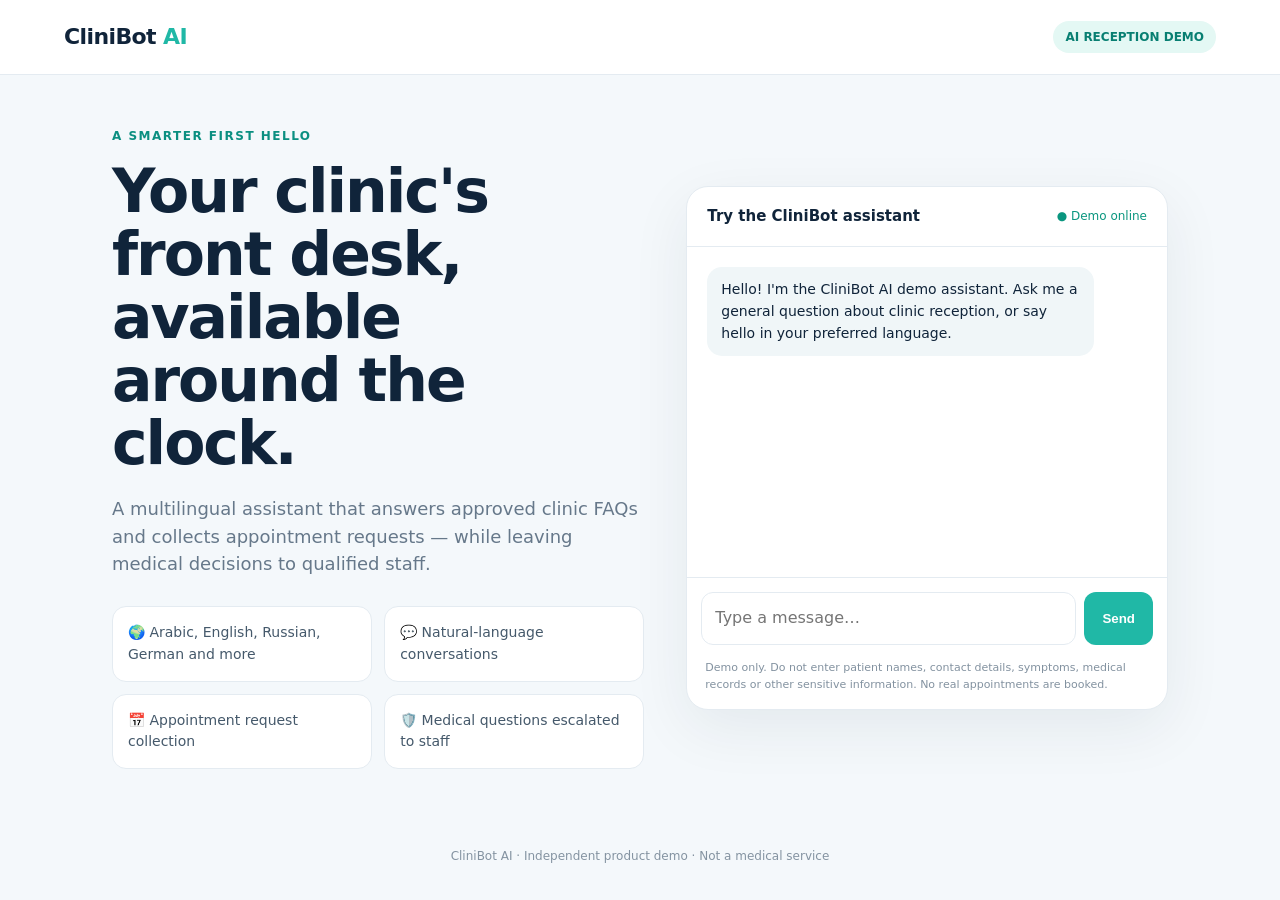
==== index.html @ 297962ea "Add files via upload" ====
<!doctype html>
<html lang="en">
<head>
<meta charset="utf-8"><meta name="viewport" content="width=device-width,initial-scale=1">
<title>CliniBot AI — Clinic Reception Assistant</title>
<meta name="description" content="A multilingual AI receptionist demo for clinics.">
<style>
:root{--navy:#10243a;--teal:#20b8a6;--muted:#66788a;--bg:#f4f8fb;--line:#e4ebf1}
*{box-sizing:border-box}body{margin:0;background:var(--bg);color:var(--navy);font:16px/1.55 Inter,system-ui,-apple-system,Segoe UI,sans-serif}
header{display:flex;justify-content:space-between;align-items:center;padding:20px max(5vw,20px);background:white;border-bottom:1px solid var(--line)}
.brand{font-size:22px;font-weight:800;letter-spacing:-.6px}.brand span{color:var(--teal)}
.pill{font-size:12px;color:#087f72;background:#e4f8f4;border-radius:30px;padding:7px 12px;font-weight:700}
main{max-width:1100px;margin:52px auto;padding:0 22px;display:grid;grid-template-columns:1.05fr .95fr;gap:42px;align-items:center}
h1{font-size:clamp(38px,5vw,60px);line-height:1.05;letter-spacing:-2px;margin:14px 0 20px}
.lead{font-size:18px;color:var(--muted);max-width:540px}.tag{color:#0b8f81;font-weight:800;text-transform:uppercase;letter-spacing:1.5px;font-size:12px}
.features{display:grid;grid-template-columns:1fr 1fr;gap:12px;margin-top:28px}
.feature{background:white;border:1px solid var(--line);padding:15px;border-radius:14px;font-size:14px;color:#45596b}
.panel{background:white;border:1px solid var(--line);border-radius:22px;box-shadow:0 18px 60px #10243a12;overflow:hidden}
.panelhead{padding:18px 20px;border-bottom:1px solid var(--line);display:flex;justify-content:space-between;align-items:center}
.panelhead strong{font-size:15px}.online{font-size:12px;color:#0a967f}
.messages{height:330px;overflow:auto;padding:20px;display:flex;flex-direction:column;gap:12px}
.msg{max-width:88%;padding:12px 14px;border-radius:15px;font-size:14px;white-space:pre-wrap}
.bot{background:#f0f6f8;align-self:flex-start}.user{background:#daf6f0;align-self:flex-end}
.composer{padding:14px;border-top:1px solid var(--line);display:flex;gap:8px}
input{min-width:0;flex:1;border:1px solid var(--line);border-radius:12px;padding:13px;font:inherit;outline-color:var(--teal)}
button{border:0;background:var(--teal);color:white;font-weight:700;border-radius:12px;padding:0 18px;cursor:pointer}
button:disabled{opacity:.55;cursor:wait}
.note{font-size:11px;color:#8392a0;padding:0 18px 16px}
footer{text-align:center;color:#8493a1;font-size:12px;padding:26px}
@media(max-width:800px){main{grid-template-columns:1fr;margin:30px auto;gap:28px}.features{grid-template-columns:1fr 1fr}h1{letter-spacing:-1px}}
</style></head>
<body>
<header><div class="brand">CliniBot<span> AI</span></div><div class="pill">AI RECEPTION DEMO</div></header>
<main>
<section>
<div class="tag">A smarter first hello</div>
<h1>Your clinic's front desk, available around the clock.</h1>
<p class="lead">A multilingual assistant that answers approved clinic FAQs and collects appointment requests — while leaving medical decisions to qualified staff.</p>
<div class="features">
<div class="feature">🌍 Arabic, English, Russian, German and more</div>
<div class="feature">💬 Natural-language conversations</div>
<div class="feature">📅 Appointment request collection</div>
<div class="feature">🛡️ Medical questions escalated to staff</div>
</div>
</section>
<section class="panel">
<div class="panelhead"><strong>Try the CliniBot assistant</strong><span class="online">● Demo online</span></div>
<div class="messages" id="messages">
<div class="msg bot">Hello! I'm the CliniBot AI demo assistant. Ask me a general question about clinic reception, or say hello in your preferred language.</div>
</div>
<form class="composer" id="chatForm"><input id="messageInput" maxlength="1200" placeholder="Type a message…" autocomplete="off" required><button id="sendBtn">Send</button></form>
<div class="note">Demo only. Do not enter patient names, contact details, symptoms, medical records or other sensitive information. No real appointments are booked.</div>
</section>
</main>
<footer>CliniBot AI · Independent product demo · Not a medical service</footer>
<script>
const form=document.getElementById('chatForm'), input=document.getElementById('messageInput'), messages=document.getElementById('messages'), send=document.getElementById('sendBtn');
function bubble(text,who){const el=document.createElement('div');el.className='msg '+who;el.textContent=text;messages.appendChild(el);messages.scrollTop=messages.scrollHeight;return el}
form.addEventListener('submit',async e=>{
 e.preventDefault();const message=input.value.trim();if(!message)return;
 bubble(message,'user');input.value='';send.disabled=true;send.textContent='…';
 const waiting=bubble('Thinking…','bot');
 try{
  const r=await fetch('/.netlify/functions/chat',{method:'POST',headers:{'Content-Type':'application/json'},body:JSON.stringify({message})});
  const data=await r.json();waiting.remove();
  if(!r.ok)throw new Error(data.error||'The assistant is temporarily unavailable.');
  bubble(data.reply||'Sorry, I could not prepare a reply.','bot');
 }catch(err){waiting.remove();bubble(err.message||'Connection error. Please try again.','bot')}
 finally{send.disabled=false;send.textContent='Send';input.focus()}
});
</script>
</body></html>
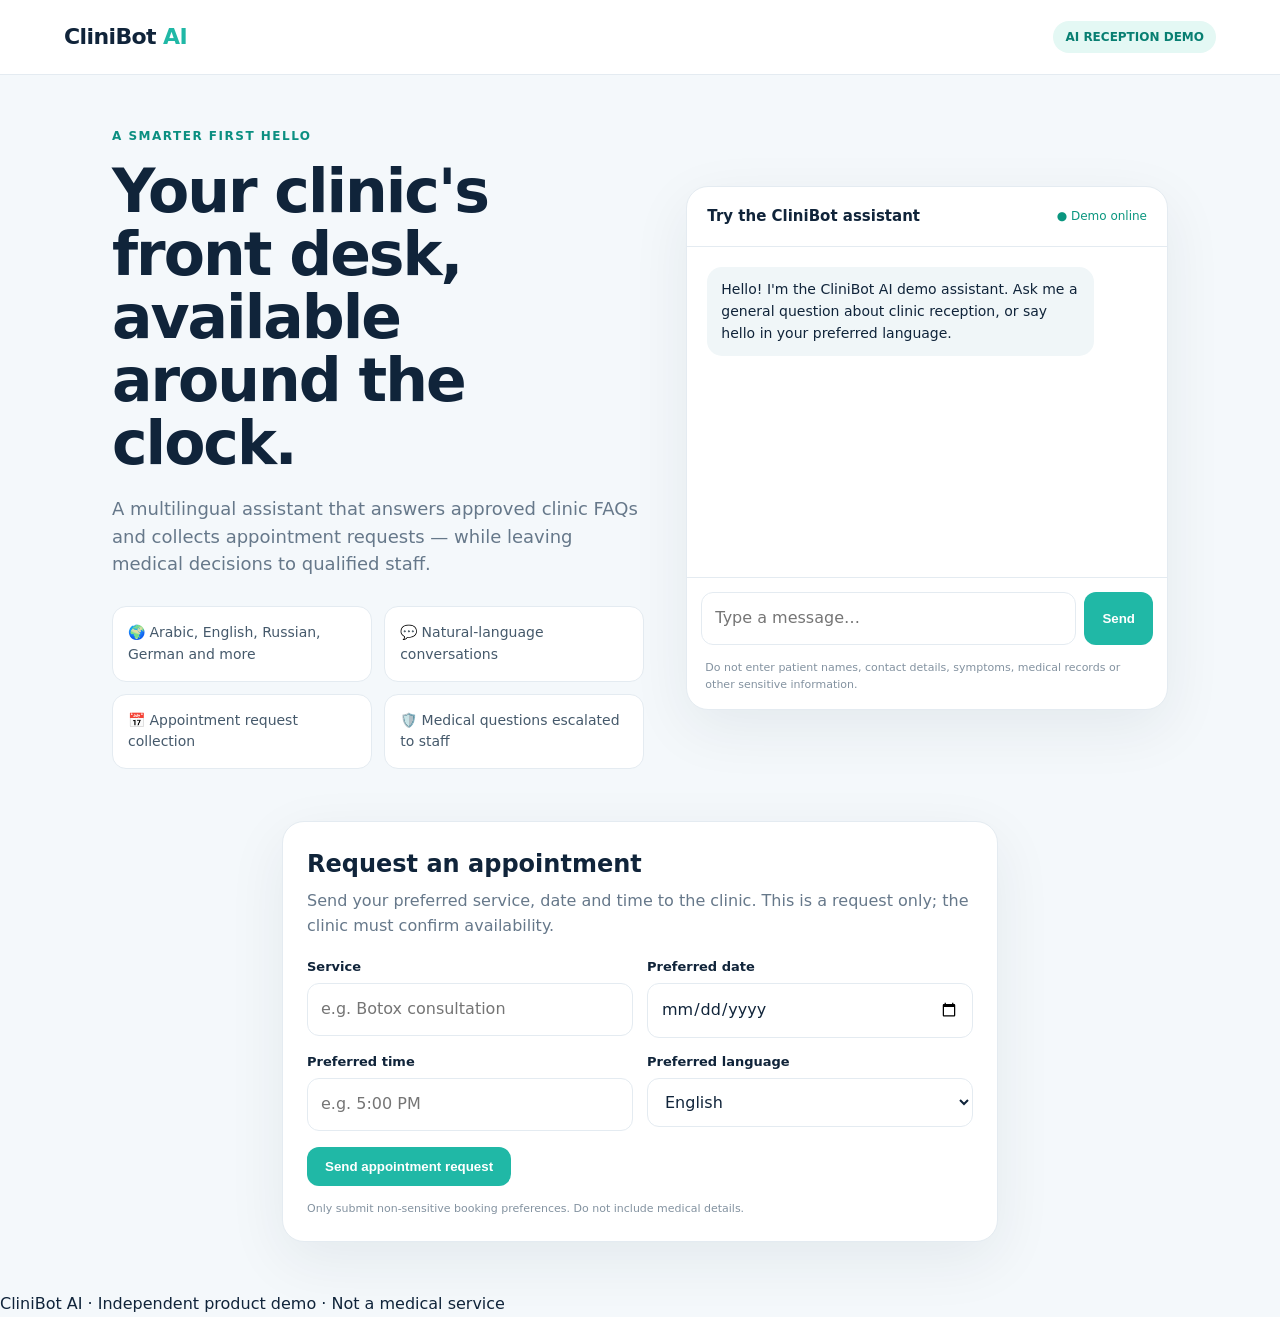
==== commit e9cccca3: "Add appointment request form connected to Supabase function" ====
--- a/index.html
+++ b/index.html
@@ -3,7 +3,7 @@
 <head>
 <meta charset="utf-8"><meta name="viewport" content="width=device-width,initial-scale=1">
 <title>CliniBot AI — Clinic Reception Assistant</title>
-<meta name="description" content="A multilingual AI receptionist demo for clinics.">
+<meta name="description" content="A multilingual AI receptionist for clinics.">
 <style>
 :root{--navy:#10243a;--teal:#20b8a6;--muted:#66788a;--bg:#f4f8fb;--line:#e4ebf1}
 *{box-sizing:border-box}body{margin:0;background:var(--bg);color:var(--navy);font:16px/1.55 Inter,system-ui,-apple-system,Segoe UI,sans-serif}
@@ -15,19 +15,28 @@
 .lead{font-size:18px;color:var(--muted);max-width:540px}.tag{color:#0b8f81;font-weight:800;text-transform:uppercase;letter-spacing:1.5px;font-size:12px}
 .features{display:grid;grid-template-columns:1fr 1fr;gap:12px;margin-top:28px}
 .feature{background:white;border:1px solid var(--line);padding:15px;border-radius:14px;font-size:14px;color:#45596b}
-.panel{background:white;border:1px solid var(--line);border-radius:22px;box-shadow:0 18px 60px #10243a12;overflow:hidden}
+.panel,.booking-panel{background:white;border:1px solid var(--line);border-radius:22px;box-shadow:0 18px 60px #10243a12;overflow:hidden}
 .panelhead{padding:18px 20px;border-bottom:1px solid var(--line);display:flex;justify-content:space-between;align-items:center}
 .panelhead strong{font-size:15px}.online{font-size:12px;color:#0a967f}
 .messages{height:330px;overflow:auto;padding:20px;display:flex;flex-direction:column;gap:12px}
 .msg{max-width:88%;padding:12px 14px;border-radius:15px;font-size:14px;white-space:pre-wrap}
 .bot{background:#f0f6f8;align-self:flex-start}.user{background:#daf6f0;align-self:flex-end}
 .composer{padding:14px;border-top:1px solid var(--line);display:flex;gap:8px}
-input{min-width:0;flex:1;border:1px solid var(--line);border-radius:12px;padding:13px;font:inherit;outline-color:var(--teal)}
-button{border:0;background:var(--teal);color:white;font-weight:700;border-radius:12px;padding:0 18px;cursor:pointer}
+input,select{min-width:0;width:100%;border:1px solid var(--line);border-radius:12px;padding:13px;font:inherit;outline-color:var(--teal);background:white;color:var(--navy)}
+button{border:0;background:var(--teal);color:white;font-weight:700;border-radius:12px;padding:12px 18px;cursor:pointer}
 button:disabled{opacity:.55;cursor:wait}
 .note{font-size:11px;color:#8392a0;padding:0 18px 16px}
-footer{text-align:center;color:#8493a1;font-size:12px;padding:26px}
+.booking-wrap{max-width:760px;margin:0 auto 50px;padding:0 22px}
+.booking-panel{padding:24px}
+.booking-panel h2{margin:0 0 6px;font-size:24px}
+.booking-panel p{color:var(--muted);margin:0 0 18px}
+.booking-grid{display:grid;grid-template-columns:1fr 1fr;gap:14px}
+.field label{display:block;font-size:13px;font-weight:700;margin:0 0 6px}
+.booking-actions{display:flex;align-items:center;gap:14px;margin-top:16px;flex-wrap:wrap}
+#bookingStatus{font-size:13px;color:var(--muted)}
+#bookingStatus.success{color:#087f72}#bookingStatus.error{color:#b42318}
 @media(max-width:800px){main{grid-template-columns:1fr;margin:30px auto;gap:28px}.features{grid-template-columns:1fr 1fr}h1{letter-spacing:-1px}}
+@media(max-width:520px){.booking-grid{grid-template-columns:1fr}.booking-panel{padding:18px}}
 </style></head>
 <body>
 <header><div class="brand">CliniBot<span> AI</span></div><div class="pill">AI RECEPTION DEMO</div></header>
@@ -49,9 +58,25 @@
 <div class="msg bot">Hello! I'm the CliniBot AI demo assistant. Ask me a general question about clinic reception, or say hello in your preferred language.</div>
 </div>
 <form class="composer" id="chatForm"><input id="messageInput" maxlength="1200" placeholder="Type a message…" autocomplete="off" required><button id="sendBtn">Send</button></form>
-<div class="note">Demo only. Do not enter patient names, contact details, symptoms, medical records or other sensitive information. No real appointments are booked.</div>
+<div class="note">Do not enter patient names, contact details, symptoms, medical records or other sensitive information.</div>
 </section>
 </main>
+<section class="booking-wrap">
+<div class="booking-panel">
+<h2>Request an appointment</h2>
+<p>Send your preferred service, date and time to the clinic. This is a request only; the clinic must confirm availability.</p>
+<form id="bookingForm">
+<div class="booking-grid">
+<div class="field"><label for="service">Service</label><input id="service" name="service" maxlength="120" placeholder="e.g. Botox consultation" required></div>
+<div class="field"><label for="preferredDate">Preferred date</label><input id="preferredDate" name="preferred_date" type="date" required></div>
+<div class="field"><label for="preferredTime">Preferred time</label><input id="preferredTime" name="preferred_time" maxlength="40" placeholder="e.g. 5:00 PM" required></div>
+<div class="field"><label for="language">Preferred language</label><select id="language" name="language"><option value="en">English</option><option value="ar">العربية</option><option value="ru">Русский</option><option value="de">Deutsch</option><option value="fr">Français</option></select></div>
+</div>
+<div class="booking-actions"><button id="bookingButton" type="submit">Send appointment request</button><span id="bookingStatus" role="status" aria-live="polite"></span></div>
+</form>
+<div class="note" style="padding:14px 0 0">Only submit non-sensitive booking preferences. Do not include medical details.</div>
+</div>
+</section>
 <footer>CliniBot AI · Independent product demo · Not a medical service</footer>
 <script>
 const form=document.getElementById('chatForm'), input=document.getElementById('messageInput'), messages=document.getElementById('messages'), send=document.getElementById('sendBtn');
@@ -62,11 +87,41 @@
  const waiting=bubble('Thinking…','bot');
  try{
   const r=await fetch('/.netlify/functions/chat',{method:'POST',headers:{'Content-Type':'application/json'},body:JSON.stringify({message})});
-  const data=await r.json();waiting.remove();
-  if(!r.ok)throw new Error(data.error||'The assistant is temporarily unavailable.');
-  bubble(data.reply||'Sorry, I could not prepare a reply.','bot');
+  const raw=await r.text();waiting.remove();let data;
+  try{data=JSON.parse(raw)}catch{throw new Error(`Server response error (HTTP ${r.status}): ${raw.slice(0,300)}`)}
+  if(!r.ok)throw new Error(data.error||'AI service unavailable');
+  bubble(data.reply||'Empty AI response','bot');
  }catch(err){waiting.remove();bubble(err.message||'Connection error. Please try again.','bot')}
  finally{send.disabled=false;send.textContent='Send';input.focus()}
 });
+const bookingForm=document.getElementById('bookingForm');
+const bookingButton=document.getElementById('bookingButton');
+const bookingStatus=document.getElementById('bookingStatus');
+const dateField=document.getElementById('preferredDate');
+dateField.min=new Date().toISOString().slice(0,10);
+bookingForm.addEventListener('submit',async e=>{
+ e.preventDefault();
+ bookingStatus.className='';bookingStatus.textContent='Sending request…';
+ bookingButton.disabled=true;
+ const payload={
+  service:document.getElementById('service').value.trim(),
+  preferred_date:dateField.value,
+  preferred_time:document.getElementById('preferredTime').value.trim(),
+  language:document.getElementById('language').value
+ };
+ try{
+  const response=await fetch('/.netlify/functions/appointment',{
+   method:'POST',headers:{'Content-Type':'application/json'},body:JSON.stringify(payload)
+  });
+  const result=await response.json();
+  if(!response.ok||!result.success)throw new Error(result.error||'Could not send request.');
+  bookingStatus.className='success';
+  bookingStatus.textContent='Request sent. The clinic must confirm your appointment.';
+  bookingForm.reset();dateField.min=new Date().toISOString().slice(0,10);
+ }catch(error){
+  bookingStatus.className='error';
+  bookingStatus.textContent=error.message||'Connection error. Please try again.';
+ }finally{bookingButton.disabled=false}
+});
 </script>
-</body></html>+</body></html>
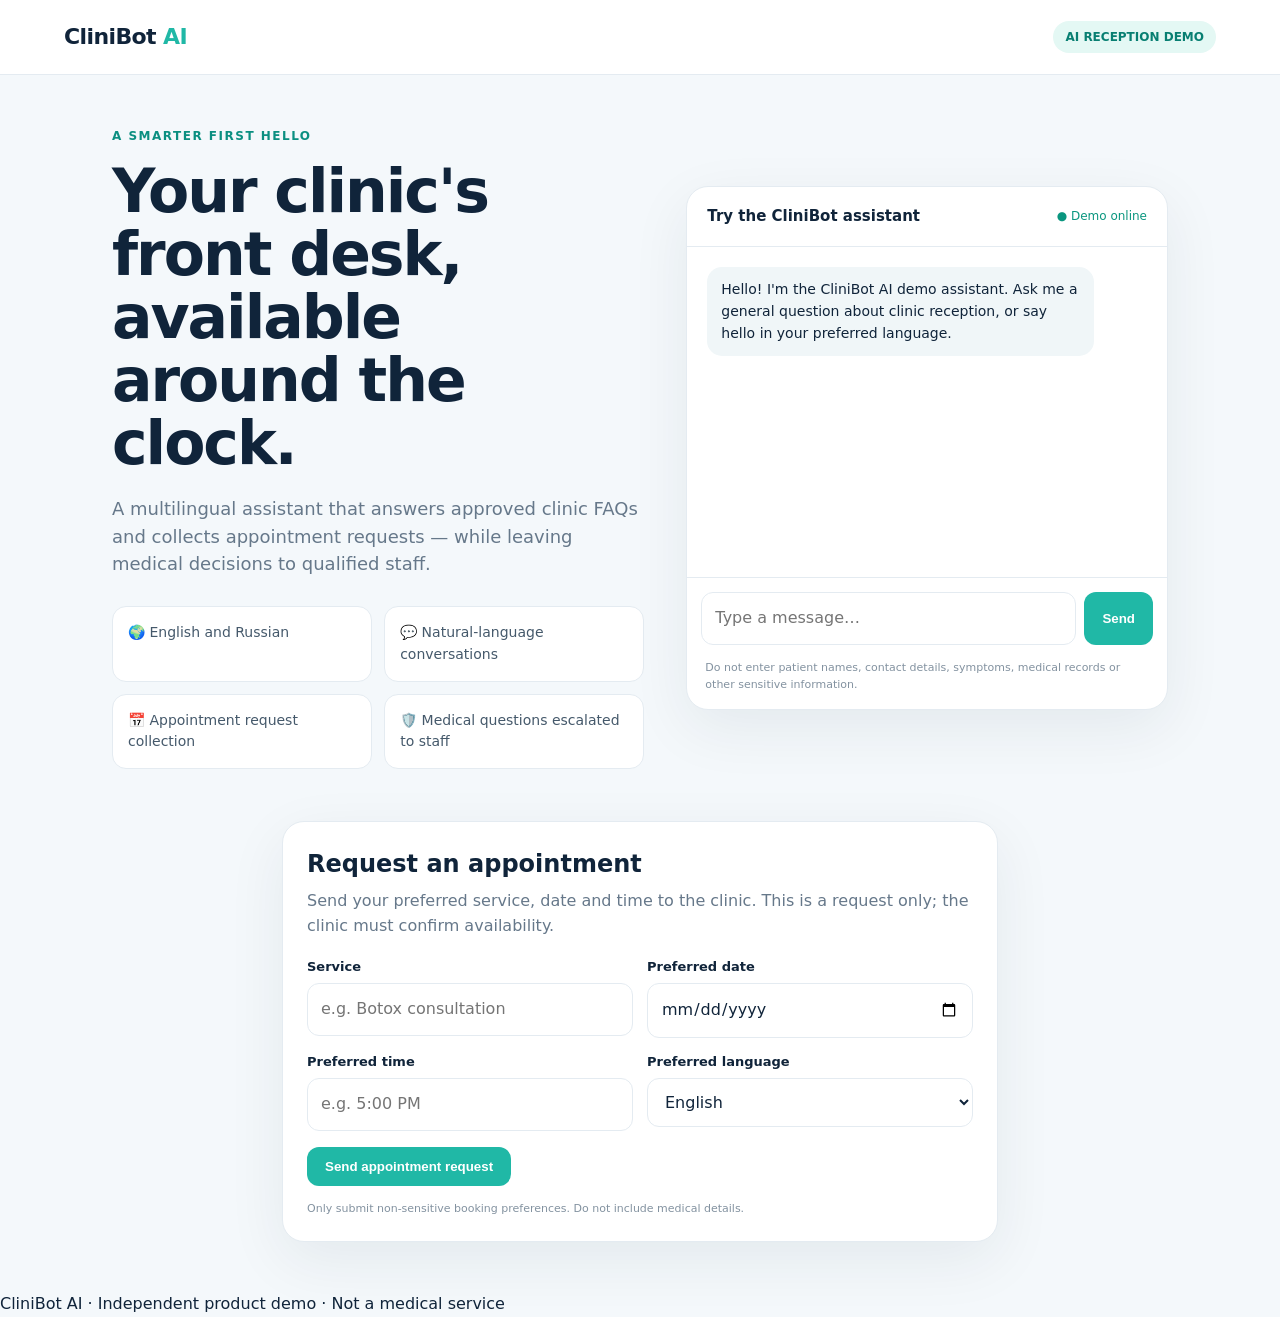
==== commit 4555a40d: "Limit CliniBot language support to English and Russian" ====
--- a/index.html
+++ b/index.html
@@ -46,7 +46,7 @@
 <h1>Your clinic's front desk, available around the clock.</h1>
 <p class="lead">A multilingual assistant that answers approved clinic FAQs and collects appointment requests — while leaving medical decisions to qualified staff.</p>
 <div class="features">
-<div class="feature">🌍 Arabic, English, Russian, German and more</div>
+<div class="feature">🌍 English and Russian</div>
 <div class="feature">💬 Natural-language conversations</div>
 <div class="feature">📅 Appointment request collection</div>
 <div class="feature">🛡️ Medical questions escalated to staff</div>
@@ -70,7 +70,7 @@
 <div class="field"><label for="service">Service</label><input id="service" name="service" maxlength="120" placeholder="e.g. Botox consultation" required></div>
 <div class="field"><label for="preferredDate">Preferred date</label><input id="preferredDate" name="preferred_date" type="date" required></div>
 <div class="field"><label for="preferredTime">Preferred time</label><input id="preferredTime" name="preferred_time" maxlength="40" placeholder="e.g. 5:00 PM" required></div>
-<div class="field"><label for="language">Preferred language</label><select id="language" name="language"><option value="en">English</option><option value="ar">العربية</option><option value="ru">Русский</option><option value="de">Deutsch</option><option value="fr">Français</option></select></div>
+<div class="field"><label for="language">Preferred language</label><select id="language" name="language"><option value="en">English</option><option value="ru">Русский</option></select></div>
 </div>
 <div class="booking-actions"><button id="bookingButton" type="submit">Send appointment request</button><span id="bookingStatus" role="status" aria-live="polite"></span></div>
 </form>
@@ -79,6 +79,9 @@
 </section>
 <footer>CliniBot AI · Independent product demo · Not a medical service</footer>
 <script>
+const useNetlify=location.hostname.endsWith('netlify.app');
+const chatEndpoint=useNetlify?'/.netlify/functions/chat':'/api/chat';
+const appointmentEndpoint=useNetlify?'/.netlify/functions/appointment':'/api/appointment';
 const form=document.getElementById('chatForm'), input=document.getElementById('messageInput'), messages=document.getElementById('messages'), send=document.getElementById('sendBtn');
 function bubble(text,who){const el=document.createElement('div');el.className='msg '+who;el.textContent=text;messages.appendChild(el);messages.scrollTop=messages.scrollHeight;return el}
 form.addEventListener('submit',async e=>{
@@ -86,7 +89,7 @@
  bubble(message,'user');input.value='';send.disabled=true;send.textContent='…';
  const waiting=bubble('Thinking…','bot');
  try{
-  const r=await fetch('/.netlify/functions/chat',{method:'POST',headers:{'Content-Type':'application/json'},body:JSON.stringify({message})});
+  const r=await fetch(chatEndpoint,{method:'POST',headers:{'Content-Type':'application/json'},body:JSON.stringify({message})});
   const raw=await r.text();waiting.remove();let data;
   try{data=JSON.parse(raw)}catch{throw new Error(`Server response error (HTTP ${r.status}): ${raw.slice(0,300)}`)}
   if(!r.ok)throw new Error(data.error||'AI service unavailable');
@@ -110,7 +113,7 @@
   language:document.getElementById('language').value
  };
  try{
-  const response=await fetch('/.netlify/functions/appointment',{
+  const response=await fetch(appointmentEndpoint,{
    method:'POST',headers:{'Content-Type':'application/json'},body:JSON.stringify(payload)
   });
   const result=await response.json();
